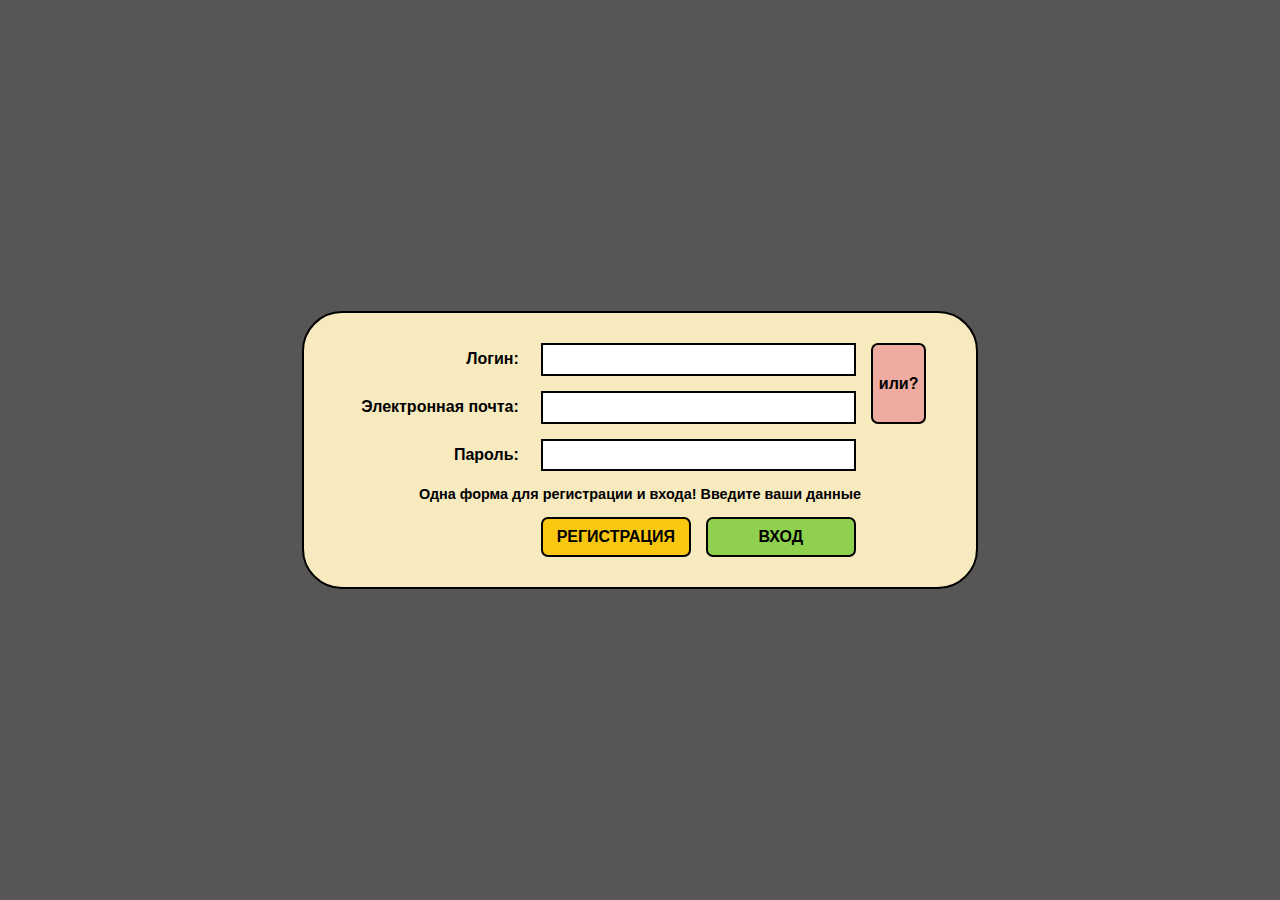
==== play003/index.html @ 0aa594d6 "signin checks" ====
<!DOCTYPE html>
<html lang=ru>
<head>
  <meta charset=UTF-8>
  <meta name=viewport content="width=device-width, initial-scale=1.0">
  <title>Document</title>
  <link rel=stylesheet href=style.css>
  <script>
    function request(file, cb) {
      const xhr = new XMLHttpRequest()
      xhr.open('GET', file)
      xhr.onload = () => cb(xhr.response)
      xhr.send()
    }
    request('state.json', response=>state=JSON.parse(response))
  </script>
</head>
<body>
  <form>
    <label for=login id=lbl-l>Логин:</label>
    <label for=mail  id=lbl-m>Электронная почта:</label>
    <label for=pass  id=lbl-p>Пароль:</label>
    <input id=login>
    <input id=mail type=email>
    <input id=pass type=password>
    <button id=signin onclick=return(false)>ВХОД</button>
    <button id=signup onclick=return(false)>РЕГИСТРАЦИЯ</button>
    <button id=either>или?</button>
    <div id=response>
      Одна форма для регистрации и входа! Введите ваши данные</div>
  </form>
  <div id=pupScreen>
  <!-- <div id=pupScreen> -->
    <div id=pupEither>
      <span>Логин или Электронная почта - что-то одно обязательно. Если не привяжете Электронную почту, нельзя будет
        восстановить
        пароль в случае утраты.</span>
      <button id=ok>Ok</button>
      <!-- <button id=ok>Ok</button> -->
    </div>
  </div>
  <script>
    either.onclick = e => { pupScreen.style.display = 'flex'; return false }
    ok.onclick = pupScreen.onclick = e =>
      e.target==pupScreen || e.target==ok ? pupScreen.style.display = 'none' :0

    signin.onclick = e => { check(); return false }

  </script>
  <script src=script.js></script>
</body>
</html>
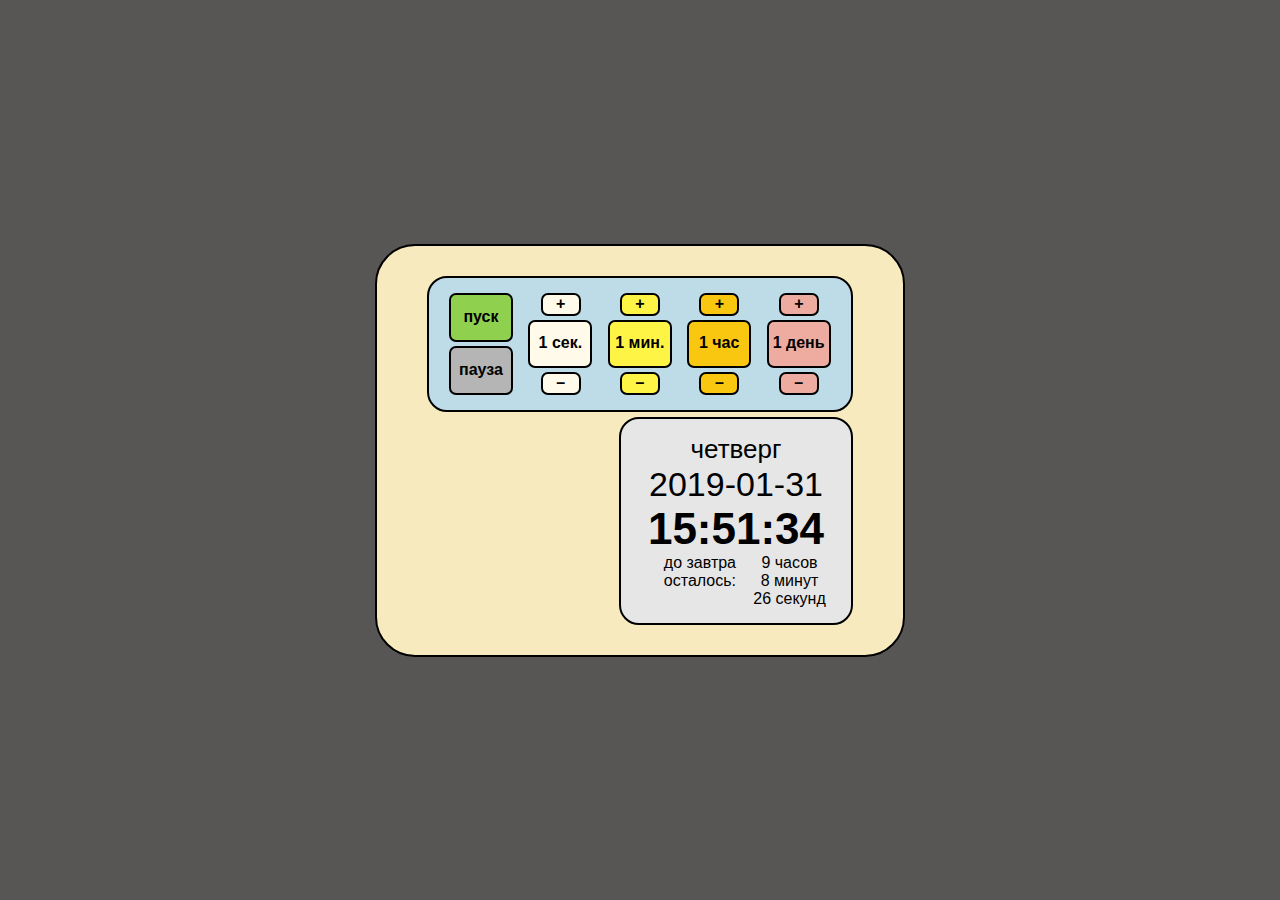
==== commit 4850fe4d: "added time screen" ====
--- a/play003/index.html
+++ b/play003/index.html
@@ -12,7 +12,7 @@
       xhr.onload = () => cb(xhr.response)
       xhr.send()
     }
-    request('state.json', response=>state=JSON.parse(response))
+    request('state.json', response => state=JSON.parse(response))
   </script>
 </head>
 <body>
@@ -44,9 +44,39 @@
     ok.onclick = pupScreen.onclick = e =>
       e.target==pupScreen || e.target==ok ? pupScreen.style.display = 'none' :0
 
-    signin.onclick = e => { check(); return false }
+    signin.onclick = e => { SignIN(); return false }
+    signup.onclick = e => { SignUP(); return false }
 
   </script>
   <script src=script.js></script>
+
+  <div id=main>
+    <nav id=timing>
+      <button id=go>пуск</button>
+      <button id=pause>пауза</button>
+      <button id=sec>1 сек.</button>
+      <button id=min>1 мин.</button>
+      <button id=hour>1 час</button>
+      <button id=day>1 день</button>
+      <button id=secM class=ML>+</button>
+      <button id=secL class=ML>–</button>
+      <button id=minM class=ML>+</button>
+      <button id=minL class=ML>–</button>
+      <button id=hourM class=ML>+</button>
+      <button id=hourL class=ML>–</button>
+      <button id=dayM class=ML>+</button>
+      <button id=dayL class=ML>–</button>
+    </nav>
+    <div id=clock>
+      <span id=today>четверг</span>
+      <span id=date>2019-01-31</span>
+      <span id=time>15:51:34</span>
+      <span id=left0>до завтра осталось:</span>
+      <span id=left1>9 часов</span>
+      <span id=left2>8 минут</span>
+      <span id=left3>26 секунд</span>
+    </div>
+  </div>
+
 </body>
 </html>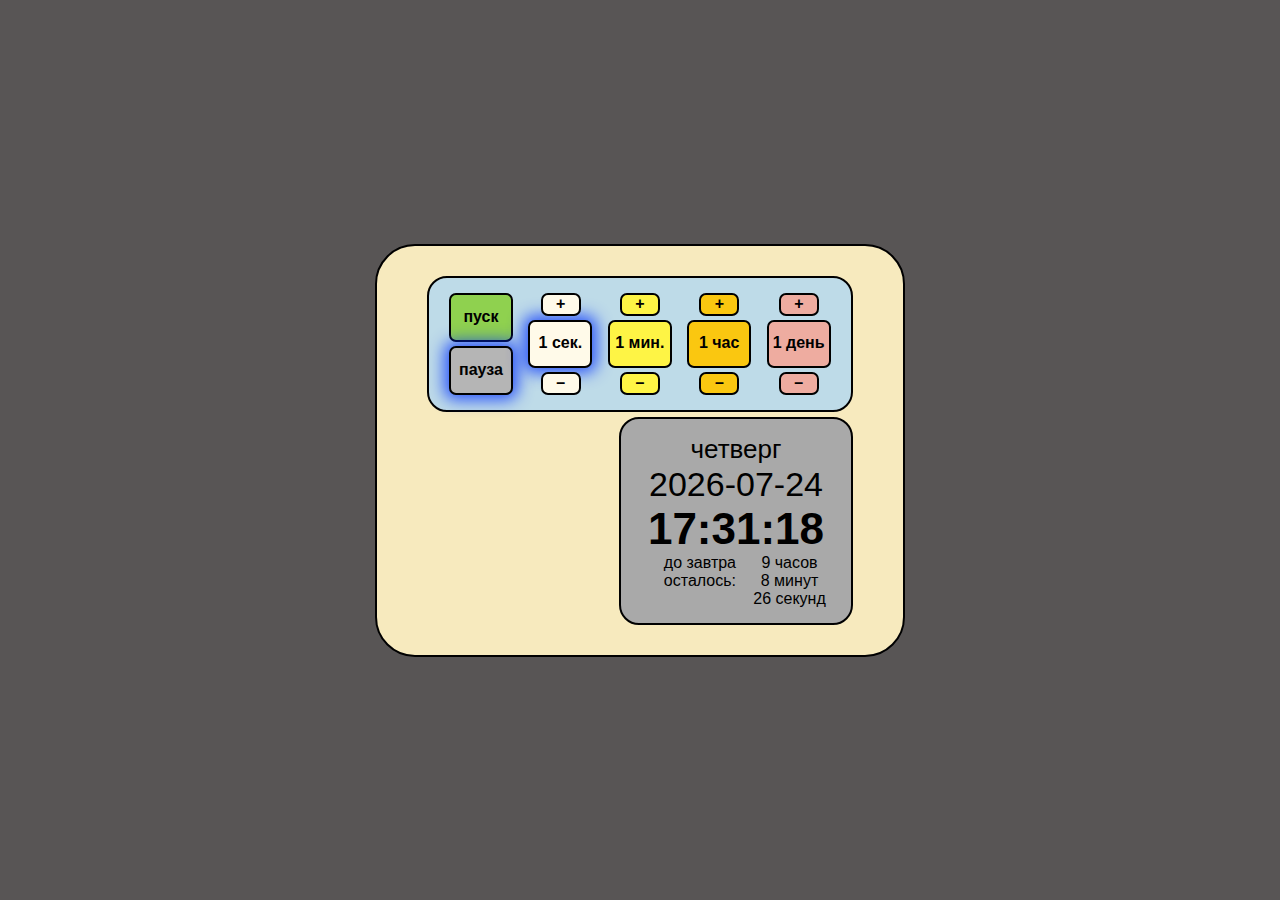
==== commit 9804553b: "timer with working timing" ====
--- a/play003/index.html
+++ b/play003/index.html
@@ -25,7 +25,7 @@
     <input id=pass type=password>
     <button id=signin onclick=return(false)>ВХОД</button>
     <button id=signup onclick=return(false)>РЕГИСТРАЦИЯ</button>
-    <button id=either>или?</button>
+    <button id=either onclick=return(false)>или?</button>
     <div id=response>
       Одна форма для регистрации и входа! Введите ваши данные</div>
   </form>
@@ -48,24 +48,23 @@
     signup.onclick = e => { SignUP(); return false }
 
   </script>
-  <script src=script.js></script>
 
   <div id=main>
-    <nav id=timing>
+    <nav id=timing onclick=>
       <button id=go>пуск</button>
-      <button id=pause>пауза</button>
-      <button id=sec>1 сек.</button>
-      <button id=min>1 мин.</button>
-      <button id=hour>1 час</button>
-      <button id=day>1 день</button>
-      <button id=secM class=ML>+</button>
-      <button id=secL class=ML>–</button>
-      <button id=minM class=ML>+</button>
-      <button id=minL class=ML>–</button>
-      <button id=hourM class=ML>+</button>
-      <button id=hourL class=ML>–</button>
-      <button id=dayM class=ML>+</button>
-      <button id=dayL class=ML>–</button>
+      <button id=pause class=selbtn>пауза</button>
+      <button id=sec data-tick=Seconds class=selbtn>1 сек.</button>
+      <button id=min data-tick=Minutes >1 мин.</button>
+      <button id=hour data-tick=Hours >1 час</button>
+      <button id=day data-tick=Date >1 день</button>
+      <button id=secM data-tick=Seconds class=ML>+</button>
+      <button id=secL data-tick=Seconds class=ML>–</button>
+      <button id=minM data-tick=Minutes class=ML>+</button>
+      <button id=minL data-tick=Minutes class=ML>–</button>
+      <button id=hourM data-tick=Hours class=ML>+</button>
+      <button id=hourL data-tick=Hours class=ML>–</button>
+      <button id=dayM data-tick=Date class=ML>+</button>
+      <button id=dayL data-tick=Date class=ML>–</button>
     </nav>
     <div id=clock>
       <span id=today>четверг</span>
@@ -77,6 +76,10 @@
       <span id=left3>26 секунд</span>
     </div>
   </div>
+  <script>
+    timing.onclick = e => TimeIT(e)
+  </script>
 
+  <script src=script.js></script>
 </body>
 </html>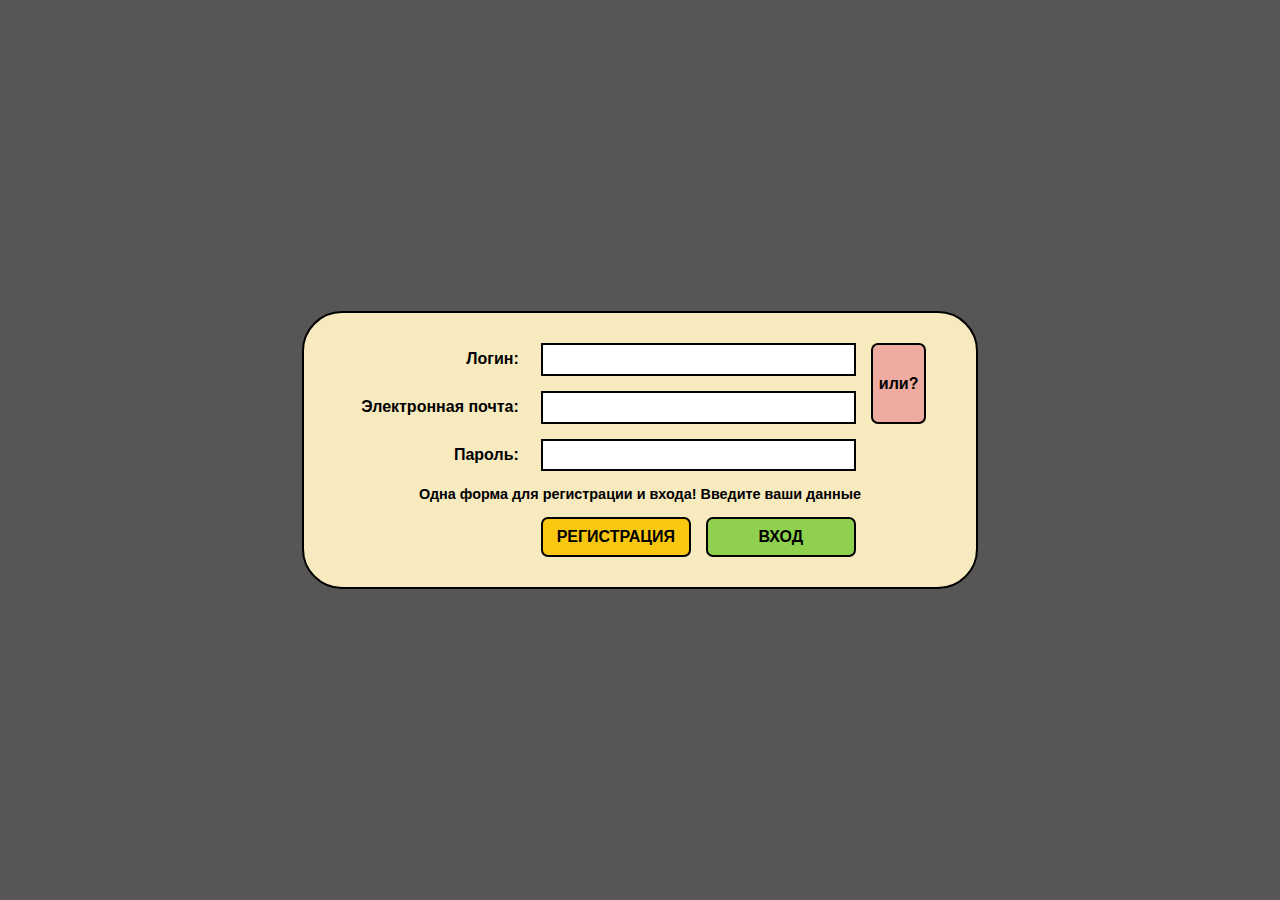
==== commit 7083cb27: "igi works" ====
--- a/play003/index.html
+++ b/play003/index.html
@@ -16,19 +16,19 @@
   </script>
 </head>
 <body>
-  <form>
+  <div id=form>
     <label for=login id=lbl-l>Логин:</label>
     <label for=mail  id=lbl-m>Электронная почта:</label>
     <label for=pass  id=lbl-p>Пароль:</label>
     <input id=login>
     <input id=mail type=email>
     <input id=pass type=password>
-    <button id=signin onclick=return(false)>ВХОД</button>
-    <button id=signup onclick=return(false)>РЕГИСТРАЦИЯ</button>
-    <button id=either onclick=return(false)>или?</button>
+    <button id=signin>ВХОД</button>
+    <button id=signup>РЕГИСТРАЦИЯ</button>
+    <button id=either>или?</button>
     <div id=response>
       Одна форма для регистрации и входа! Введите ваши данные</div>
-  </form>
+  </div>
   <div id=pupScreen>
   <!-- <div id=pupScreen> -->
     <div id=pupEither>
@@ -40,12 +40,12 @@
     </div>
   </div>
   <script>
-    either.onclick = e => { pupScreen.style.display = 'flex'; return false }
+    either.onclick = e => pupScreen.style.display = 'flex'
     ok.onclick = pupScreen.onclick = e =>
       e.target==pupScreen || e.target==ok ? pupScreen.style.display = 'none' :0
 
-    signin.onclick = e => { SignIN(); return false }
-    signup.onclick = e => { SignUP(); return false }
+    signin.onclick = e => SignIN()
+    signup.onclick = e => SignUP()
 
   </script>
 
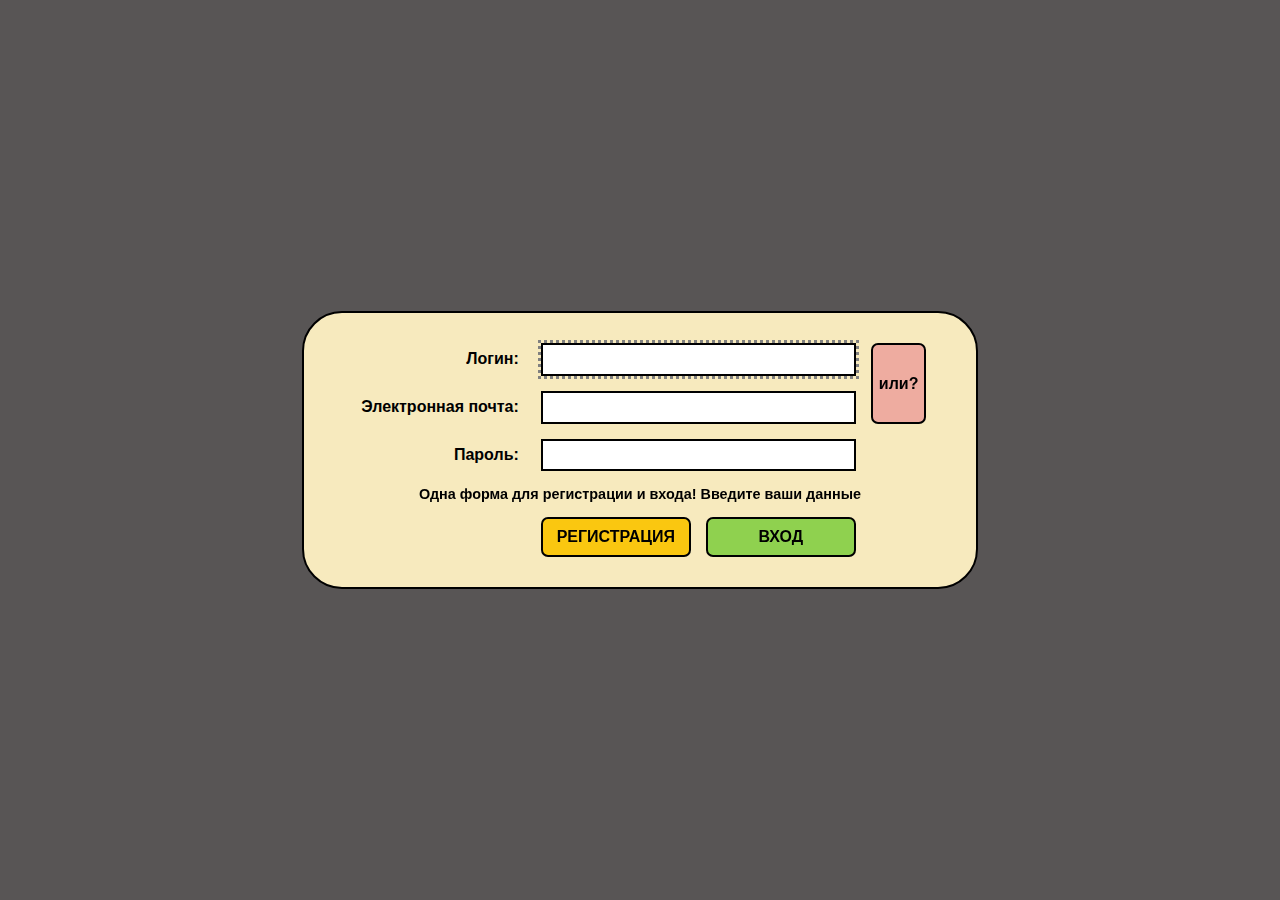
==== commit b297fb67: "signin on enter, user_ids and new on creation" ====
--- a/play003/index.html
+++ b/play003/index.html
@@ -3,83 +3,88 @@
 <head>
   <meta charset=UTF-8>
   <meta name=viewport content="width=device-width, initial-scale=1.0">
-  <title>Document</title>
+  <title> play003 </title>
   <link rel=stylesheet href=style.css>
-  <script>
-    function request(file, cb) {
-      const xhr = new XMLHttpRequest()
-      xhr.open('GET', file)
-      xhr.onload = () => cb(xhr.response)
-      xhr.send()
-    }
-    request('state.json', response => state=JSON.parse(response))
-  </script>
+  <script src=prepare.js></script>
 </head>
 <body>
-  <div id=form>
-    <label for=login id=lbl-l>Логин:</label>
-    <label for=mail  id=lbl-m>Электронная почта:</label>
-    <label for=pass  id=lbl-p>Пароль:</label>
-    <input id=login>
-    <input id=mail type=email>
-    <input id=pass type=password>
-    <button id=signin>ВХОД</button>
-    <button id=signup>РЕГИСТРАЦИЯ</button>
-    <button id=either>или?</button>
-    <div id=response>
-      Одна форма для регистрации и входа! Введите ваши данные</div>
-  </div>
-  <div id=pupScreen>
-  <!-- <div id=pupScreen> -->
-    <div id=pupEither>
-      <span>Логин или Электронная почта - что-то одно обязательно. Если не привяжете Электронную почту, нельзя будет
-        восстановить
-        пароль в случае утраты.</span>
-      <button id=ok>Ok</button>
-      <!-- <button id=ok>Ok</button> -->
+
+  <!-- Экран регистрации/входа -->
+  <div id=auth_form>
+    <label id=login_label for=login_field> Логин: </label>
+    <label id=mail_label  for=mail_field>  Электронная почта: </label>
+    <label id=pass_label  for=pass_field>  Пароль: </label>
+    <input id=login_field>
+    <input id=mail_field type=email>
+    <input id=pass_field type=password>
+    <button id=signin_btn onclick=trySignin()> ВХОД </button>
+    <button id=signup_btn onclick=trySignup()> РЕГИСТРАЦИЯ </button>
+    <button id=either_btn> или? </button>
+    <div id=response_line>
+      Одна форма для регистрации и входа! Введите ваши данные
     </div>
   </div>
+
+  <div id=either_scr>
+    <div id=either_win>
+      <span> Логин или Электронная почта - что-то одно обязательно. Если не привяжете Электронную почту, нельзя будет восстановить пароль в случае утраты. </span>
+      <button id=ok_btn> Ok </button>
+    </div>
+  </div>
+
   <script>
-    either.onclick = e => pupScreen.style.display = 'flex'
-    ok.onclick = pupScreen.onclick = e =>
-      e.target==pupScreen || e.target==ok ? pupScreen.style.display = 'none' :0
-
-    signin.onclick = e => SignIN()
-    signup.onclick = e => SignUP()
-
+    login_field.focus()
+    auth_form.onkeypress = e => {
+      if (e.keyCode==13) {
+        if (either_scr.style.display=='flex') {
+          either_scr.style.display = 'none'
+          e.preventDefault()
+        }
+        else trySignin()
+      }
+    }
+    either_btn.onclick = e => either_scr.style.display='flex'
+    either_scr.onclick = e => e.target==either_scr || e.target==ok_btn ?
+      either_scr.style.display = 'none' :0
   </script>
 
-  <div id=main>
-    <nav id=timing onclick=>
-      <button id=go>пуск</button>
-      <button id=pause class=selbtn>пауза</button>
-      <button id=sec data-tick=Seconds class=selbtn>1 сек.</button>
-      <button id=min data-tick=Minutes >1 мин.</button>
-      <button id=hour data-tick=Hours >1 час</button>
-      <button id=day data-tick=Date >1 день</button>
-      <button id=secM data-tick=Seconds class=ML>+</button>
-      <button id=secL data-tick=Seconds class=ML>–</button>
-      <button id=minM data-tick=Minutes class=ML>+</button>
-      <button id=minL data-tick=Minutes class=ML>–</button>
-      <button id=hourM data-tick=Hours class=ML>+</button>
-      <button id=hourL data-tick=Hours class=ML>–</button>
-      <button id=dayM data-tick=Date class=ML>+</button>
-      <button id=dayL data-tick=Date class=ML>–</button>
+  <!-- Главный экран после входа -->
+  <div id=main_win>
+
+    <!-- Машина времени -->
+    <nav id=timing_ctrl onclick=>
+      <button id=go_btn>                  пуск </button>
+      <button id=pause_btn class=sel_btn> пауза </button>
+      <button id=sec_btn data-tick=Seconds class=sel_btn> 1 сек. </button>
+      <button id=min_btn data-tick=Minutes >             1 мин. </button>
+      <button id=hour_btn data-tick=Hours >              1 час  </button>
+      <button id=day_btn data-tick=Date >                1 день </button>
+      <button id=sec_add_btn data-tick=Seconds class=add_sub> + </button>
+      <button id=sec_sub_btn data-tick=Seconds class=add_sub> – </button>
+      <button id=min_add_btn data-tick=Minutes class=add_sub> + </button>
+      <button id=min_sub_btn data-tick=Minutes class=add_sub> – </button>
+      <button id=hour_add_btn data-tick=Hours class=add_sub> + </button>
+      <button id=hour_sub_btn data-tick=Hours class=add_sub> – </button>
+      <button id=day_add_btn data-tick=Date class=add_sub> + </button>
+      <button id=day_sub_btn data-tick=Date class=add_sub> – </button>
     </nav>
-    <div id=clock>
-      <span id=today>четверг</span>
-      <span id=date>2019-01-31</span>
-      <span id=time>15:51:34</span>
-      <span id=left0>до завтра осталось:</span>
-      <span id=left1>9 часов</span>
-      <span id=left2>8 минут</span>
-      <span id=left3>26 секунд</span>
+
+    <!-- Блок с часами -->
+    <div id=clock_block>
+      <span id=today_line> четверг    </span>
+      <span id=date_line>  2019-01-31 </span>
+      <span id=time_line>  15:51:34   </span>
+      <span id=left0_line> до завтра осталось: </span>
+      <span id=left1_line> 9 </span>
+      <span id=left2_line> часов </span>
+      <span id=left3_line> 8 </span>
+      <span id=left4_line> минут </span>
     </div>
   </div>
-  <script>
-    timing.onclick = e => TimeIT(e)
-  </script>
 
+  <script> timing_ctrl.onclick = e => handleTime(e) </script>
+  <script src=timeLeft2by2.js></script>
   <script src=script.js></script>
+
 </body>
 </html>